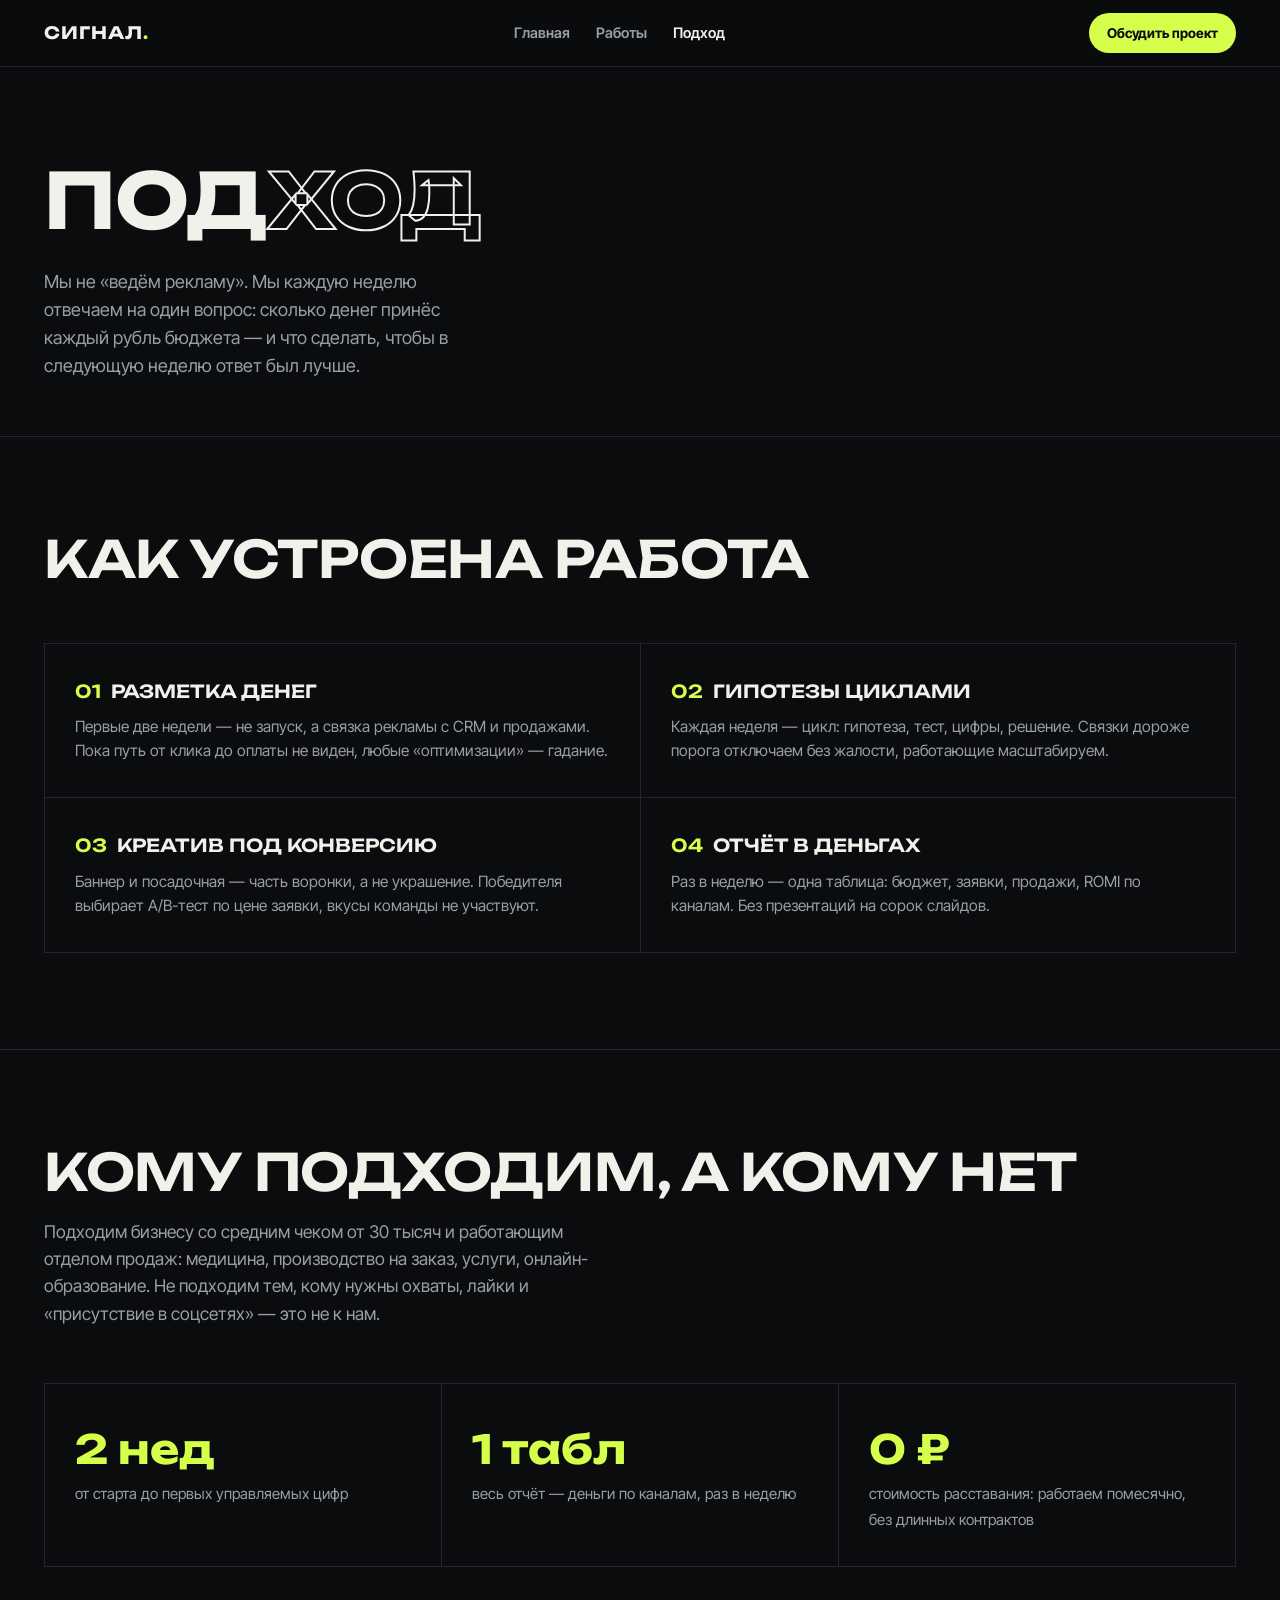
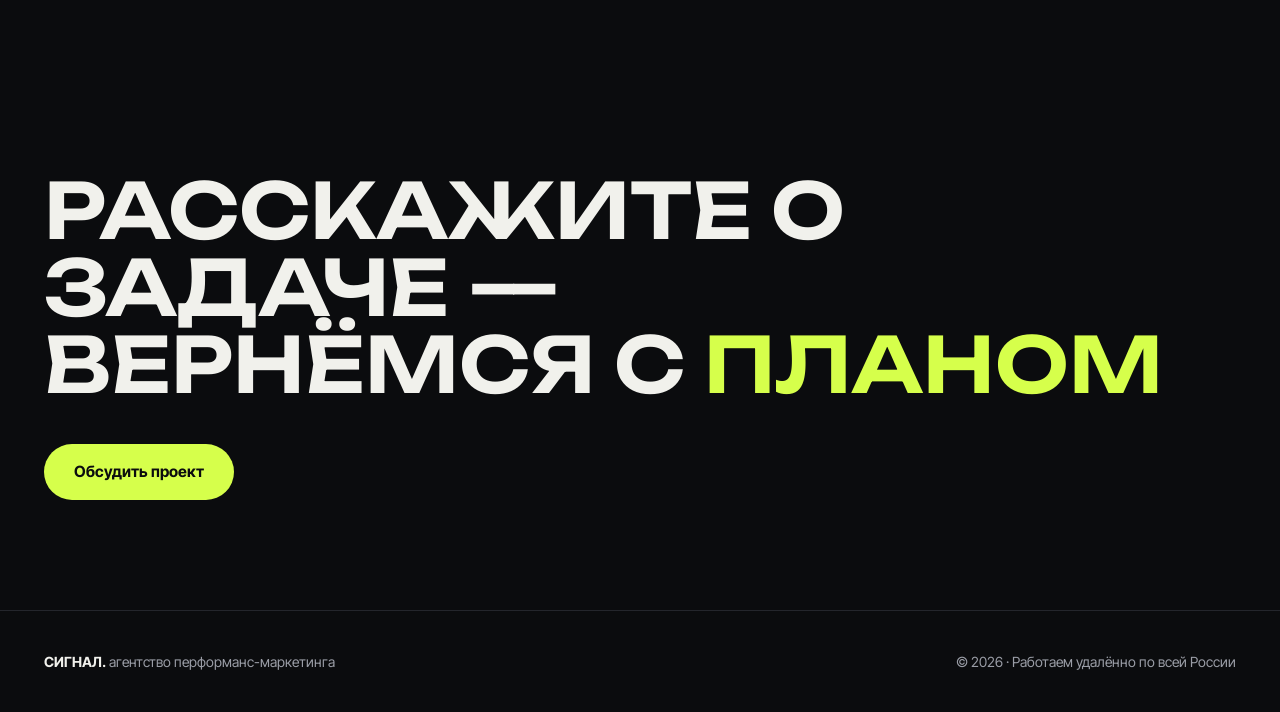
==== approach.html @ fbac9bfa "Signal performance marketing agency site" ====
<!DOCTYPE html>
<html lang="ru">
<head>
<meta charset="utf-8">
<meta name="viewport" content="width=device-width, initial-scale=1">
<title>Подход — Сигнал</title>
<meta name="description" content="Как работает агентство Сигнал: недельные циклы, решения по цифрам, отчёт в деньгах. Формат работы и команда.">
<link rel="preconnect" href="https://fonts.googleapis.com">
<link rel="preconnect" href="https://fonts.gstatic.com" crossorigin>
<link href="https://fonts.googleapis.com/css2?family=Unbounded:wght@600;700&family=Inter+Tight:wght@400;500;600;700&display=swap" rel="stylesheet">
<link rel="stylesheet" href="style.css">
</head>
<body>

<header class="head">
  <div class="wrap">
    <a class="logo" href="index.html">СИГНАЛ<i>.</i></a>
    <nav class="nav">
      <a href="index.html">Главная</a>
      <a href="works.html">Работы</a>
      <a href="approach.html" class="on">Подход</a>
    </nav>
    <a class="cta-mini" href="mailto:hi@signal.example">Обсудить проект</a>
  </div>
</header>

<section class="hero" style="padding-bottom:56px">
  <div class="wrap">
    <h1 style="font-size:clamp(38px,6vw,84px)">Под<span class="hollow">ход</span></h1>
    <div class="hero-sub">
      <p>Мы не «ведём рекламу». Мы каждую неделю отвечаем на один вопрос: сколько денег принёс каждый рубль бюджета — и что сделать, чтобы в следующую неделю ответ был лучше.</p>
    </div>
  </div>
</section>

<section class="blk">
  <div class="wrap">
    <h2>Как устроена работа</h2>
    <div class="steps">
      <div class="rise">
        <h3><i>01</i>Разметка денег</h3>
        <p>Первые две недели — не запуск, а связка рекламы с CRM и продажами. Пока путь от клика до оплаты не виден, любые «оптимизации» — гадание.</p>
      </div>
      <div class="rise">
        <h3><i>02</i>Гипотезы циклами</h3>
        <p>Каждая неделя — цикл: гипотеза, тест, цифры, решение. Связки дороже порога отключаем без жалости, работающие масштабируем.</p>
      </div>
      <div class="rise">
        <h3><i>03</i>Креатив под конверсию</h3>
        <p>Баннер и посадочная — часть воронки, а не украшение. Победителя выбирает A/B-тест по цене заявки, вкусы команды не участвуют.</p>
      </div>
      <div class="rise">
        <h3><i>04</i>Отчёт в деньгах</h3>
        <p>Раз в неделю — одна таблица: бюджет, заявки, продажи, ROMI по каналам. Без презентаций на сорок слайдов.</p>
      </div>
    </div>
  </div>
</section>

<section class="blk">
  <div class="wrap">
    <h2>Кому подходим, а кому нет</h2>
    <p class="lead">Подходим бизнесу со средним чеком от 30 тысяч и работающим отделом продаж: медицина, производство на заказ, услуги, онлайн-образование. Не подходим тем, кому нужны охваты, лайки и «присутствие в соцсетях» — это не к нам.</p>
    <div class="nums">
      <div class="rise"><b>2 нед</b><span>от старта до первых управляемых цифр</span></div>
      <div class="rise"><b>1 табл</b><span>весь отчёт — деньги по каналам, раз в неделю</span></div>
      <div class="rise"><b>0 ₽</b><span>стоимость расставания: работаем помесячно, без длинных контрактов</span></div>
    </div>
  </div>
</section>

<section class="big-cta">
  <div class="wrap">
    <h2>Расскажите о задаче —<br>вернёмся с <span>планом</span></h2>
    <a class="btn" href="mailto:hi@signal.example">Обсудить проект</a>
  </div>
</section>

<footer class="foot">
  <div class="wrap">
    <div><b>СИГНАЛ.</b> агентство перформанс-маркетинга</div>
    <div>© 2026 · Работаем удалённо по всей России</div>
  </div>
</footer>

<script>
const io = new IntersectionObserver(es => es.forEach(e => {
  if (e.isIntersecting) { e.target.classList.add('in'); io.unobserve(e.target); }
}), { threshold: 0.15 });
document.querySelectorAll('.rise').forEach(el => io.observe(el));
</script>
</body>
</html>
---- style.css ----
:root {
  --bg: #0b0c0e;
  --bg-raise: #131418;
  --line: #24262c;
  --ink: #f1f1ec;
  --ink-soft: #9a9da6;
  --acid: #d6ff4b;
  --wrap: 1240px;
}

* { margin: 0; padding: 0; box-sizing: border-box; }

html { scroll-behavior: smooth; }
@media (prefers-reduced-motion: reduce) {
  html { scroll-behavior: auto; }
  .rise { opacity: 1 !important; transform: none !important; transition: none !important; }
}

body {
  font-family: "Inter Tight", -apple-system, sans-serif;
  background: var(--bg); color: var(--ink);
  line-height: 1.55; font-size: 17px;
  -webkit-font-smoothing: antialiased;
}
.wrap { max-width: var(--wrap); margin: 0 auto; padding: 0 24px; }
a { color: inherit; text-decoration: none; }
img { max-width: 100%; display: block; }
h1, h2, h3, .display { font-family: "Unbounded", sans-serif; font-weight: 600; }

/* header */
.head { position: sticky; top: 0; z-index: 50; background: rgb(11 12 14 / .85); backdrop-filter: blur(14px); border-bottom: 1px solid var(--line); }
.head .wrap { height: 66px; display: flex; align-items: center; justify-content: space-between; }
.logo { font-family: "Unbounded", sans-serif; font-weight: 700; font-size: 17px; letter-spacing: .06em; }
.logo i { font-style: normal; color: var(--acid); }
.nav { display: flex; gap: 26px; font-size: 14.5px; font-weight: 600; color: var(--ink-soft); }
.nav a:hover, .nav a.on { color: var(--ink); }
.cta-mini { font-size: 13.5px; font-weight: 700; padding: 10px 18px; background: var(--acid); color: #0b0c0e; border-radius: 999px; transition: transform .15s ease; }
.cta-mini:hover { transform: scale(1.04); }
.cta-mini:active { transform: scale(.98); }

/* hero */
.hero { padding: 96px 0 72px; border-bottom: 1px solid var(--line); position: relative; overflow: hidden; }
.hero h1 {
  font-size: clamp(44px, 7.4vw, 104px);
  line-height: .98; letter-spacing: -0.01em; font-weight: 700;
  text-transform: uppercase;
}
.hero h1 .hollow {
  color: transparent;
  -webkit-text-stroke: 2px var(--ink);
}
.hero h1 .acid { color: var(--acid); }
.hero-sub { margin-top: 30px; display: flex; align-items: flex-end; justify-content: space-between; gap: 40px; flex-wrap: wrap; }
.hero-sub p { max-width: 44ch; color: var(--ink-soft); font-size: 18px; }
.btn {
  display: inline-block; font-weight: 700; font-size: 15.5px;
  padding: 16px 30px; border-radius: 999px;
  background: var(--acid); color: #0b0c0e;
  transition: transform .15s ease;
  white-space: nowrap;
}
.btn:hover { transform: scale(1.05); }
.btn:active { transform: scale(.97); }
.btn--ghost { background: transparent; color: var(--ink); border: 1px solid var(--line); }
.btn--ghost:hover { border-color: var(--ink); }

/* marquee */
.marquee { border-bottom: 1px solid var(--line); overflow: hidden; padding: 18px 0; }
.marquee-track { display: flex; gap: 48px; width: max-content; animation: slide 28s linear infinite; font-family: "Unbounded", sans-serif; font-size: 14px; letter-spacing: .12em; text-transform: uppercase; color: var(--ink-soft); }
.marquee-track span i { font-style: normal; color: var(--acid); margin-right: 48px; }
@keyframes slide { to { transform: translateX(-50%); } }
@media (prefers-reduced-motion: reduce) { .marquee-track { animation: none; } }

/* sections */
section.blk { padding: 96px 0; }
section.blk + section.blk { border-top: 1px solid var(--line); }
.blk h2 { font-size: clamp(28px, 4vw, 52px); line-height: 1.05; text-transform: uppercase; letter-spacing: -0.005em; max-width: 24ch; }
.blk .lead { margin-top: 18px; color: var(--ink-soft); max-width: 56ch; font-size: 17.5px; }

/* services */
.srv { margin-top: 56px; border-top: 1px solid var(--line); }
.srv-row { display: grid; grid-template-columns: 90px 1fr 1.2fr; gap: 32px; padding: 36px 0; border-bottom: 1px solid var(--line); align-items: baseline; transition: background .2s ease; }
.srv-row:hover { background: var(--bg-raise); }
.srv-row .no { font-family: "Unbounded", sans-serif; color: var(--acid); font-size: 15px; }
.srv-row h3 { font-size: 24px; text-transform: uppercase; }
.srv-row p { color: var(--ink-soft); font-size: 16px; max-width: 52ch; }

/* works */
.works-grid { margin-top: 56px; display: grid; grid-template-columns: 1fr 1fr; gap: 28px; }
.work-card { position: relative; display: block; border: 1px solid var(--line); background: var(--bg-raise); overflow: hidden; }
.work-card img { width: 100%; height: 340px; object-fit: cover; filter: saturate(.7) contrast(1.08); transition: transform .4s ease, filter .4s ease; }
.work-card:hover img { transform: scale(1.04); filter: saturate(1) contrast(1.05); }
.work-card__body { padding: 24px 26px 28px; display: flex; flex-direction: column; gap: 8px; }
.work-card__tag { font-size: 12.5px; letter-spacing: .14em; text-transform: uppercase; color: var(--acid); font-weight: 700; }
.work-card__body h3 { font-size: 21px; line-height: 1.25; }
.work-card__nums { color: var(--ink-soft); font-size: 15px; }
.work-card__nums b { color: var(--ink); font-family: "Unbounded", sans-serif; font-size: 22px; margin-right: 8px; }

/* numbers strip */
.nums { display: grid; grid-template-columns: repeat(3, 1fr); gap: 1px; background: var(--line); border: 1px solid var(--line); margin-top: 56px; }
.nums div { background: var(--bg); padding: 34px 30px; }
.nums b { display: block; font-family: "Unbounded", sans-serif; font-size: 40px; color: var(--acid); }
.nums span { color: var(--ink-soft); font-size: 15px; }

/* approach list */
.steps { margin-top: 56px; display: grid; grid-template-columns: repeat(2, 1fr); gap: 1px; background: var(--line); border: 1px solid var(--line); }
.steps div { background: var(--bg); padding: 34px 30px; }
.steps h3 { font-size: 18px; text-transform: uppercase; margin-bottom: 10px; }
.steps h3 i { font-style: normal; color: var(--acid); margin-right: 10px; }
.steps p { color: var(--ink-soft); font-size: 15.5px; }

/* big cta */
.big-cta { padding: 110px 0; text-align: left; }
.big-cta h2 { font-size: clamp(36px, 6vw, 84px); text-transform: uppercase; line-height: 1; max-width: none; }
.big-cta h2 span { color: var(--acid); }
.big-cta .btn { margin-top: 40px; }

/* work page */
.work-hero { padding: 80px 0 56px; border-bottom: 1px solid var(--line); }
.crumbs { font-size: 13.5px; font-weight: 600; color: var(--ink-soft); margin-bottom: 26px; letter-spacing: .04em; }
.crumbs a:hover { color: var(--acid); }
.work-hero h1 { font-size: clamp(30px, 4.6vw, 60px); line-height: 1.04; text-transform: uppercase; max-width: 22ch; }
.work-meta { margin-top: 30px; display: flex; gap: 48px; flex-wrap: wrap; }
.work-meta div b { display: block; font-size: 14.5px; }
.work-meta div span { font-size: 13.5px; color: var(--ink-soft); }
.work-cover { border-bottom: 1px solid var(--line); }
.work-cover img { width: 100%; height: 420px; object-fit: cover; filter: saturate(.75) contrast(1.06); }
.work-body { padding: 72px 0; display: grid; grid-template-columns: 4fr 8fr; gap: 56px; }
.work-body aside { position: sticky; top: 100px; align-self: start; }
.work-body aside .nums-side b { display: block; font-family: "Unbounded", sans-serif; font-size: 34px; color: var(--acid); }
.work-body aside .nums-side span { color: var(--ink-soft); font-size: 14px; display: block; margin-bottom: 22px; }
.work-body h2 { font-size: 24px; text-transform: uppercase; margin: 40px 0 14px; }
.work-body h2:first-child { margin-top: 0; }
.work-body p { color: #c9cbd1; margin-bottom: 14px; max-width: 64ch; }
.work-body ul { margin: 0 0 14px 20px; color: #c9cbd1; }
.work-body li { margin-bottom: 7px; }
.quote { margin: 36px 0; padding: 26px 30px; background: var(--bg-raise); border-left: 3px solid var(--acid); font-size: 18px; }
.quote footer { margin-top: 10px; font-size: 13.5px; color: var(--ink-soft); }

/* footer */
.foot { border-top: 1px solid var(--line); }
.foot .wrap { padding: 40px 24px; display: flex; justify-content: space-between; gap: 20px; flex-wrap: wrap; color: var(--ink-soft); font-size: 14px; }
.foot b { color: var(--ink); }

/* rise */
.rise { opacity: 0; transform: translateY(20px); transition: opacity .6s ease, transform .6s ease; }
.rise.in { opacity: 1; transform: none; }

@media (max-width: 880px) {
  .nav { display: none; }
  .works-grid, .steps, .work-body { grid-template-columns: 1fr; }
  .nums { grid-template-columns: 1fr; }
  .srv-row { grid-template-columns: 1fr; gap: 10px; }
  .work-body aside { position: static; }
  section.blk, .hero { padding: 60px 0; }
  .work-card img { height: 240px; }
}
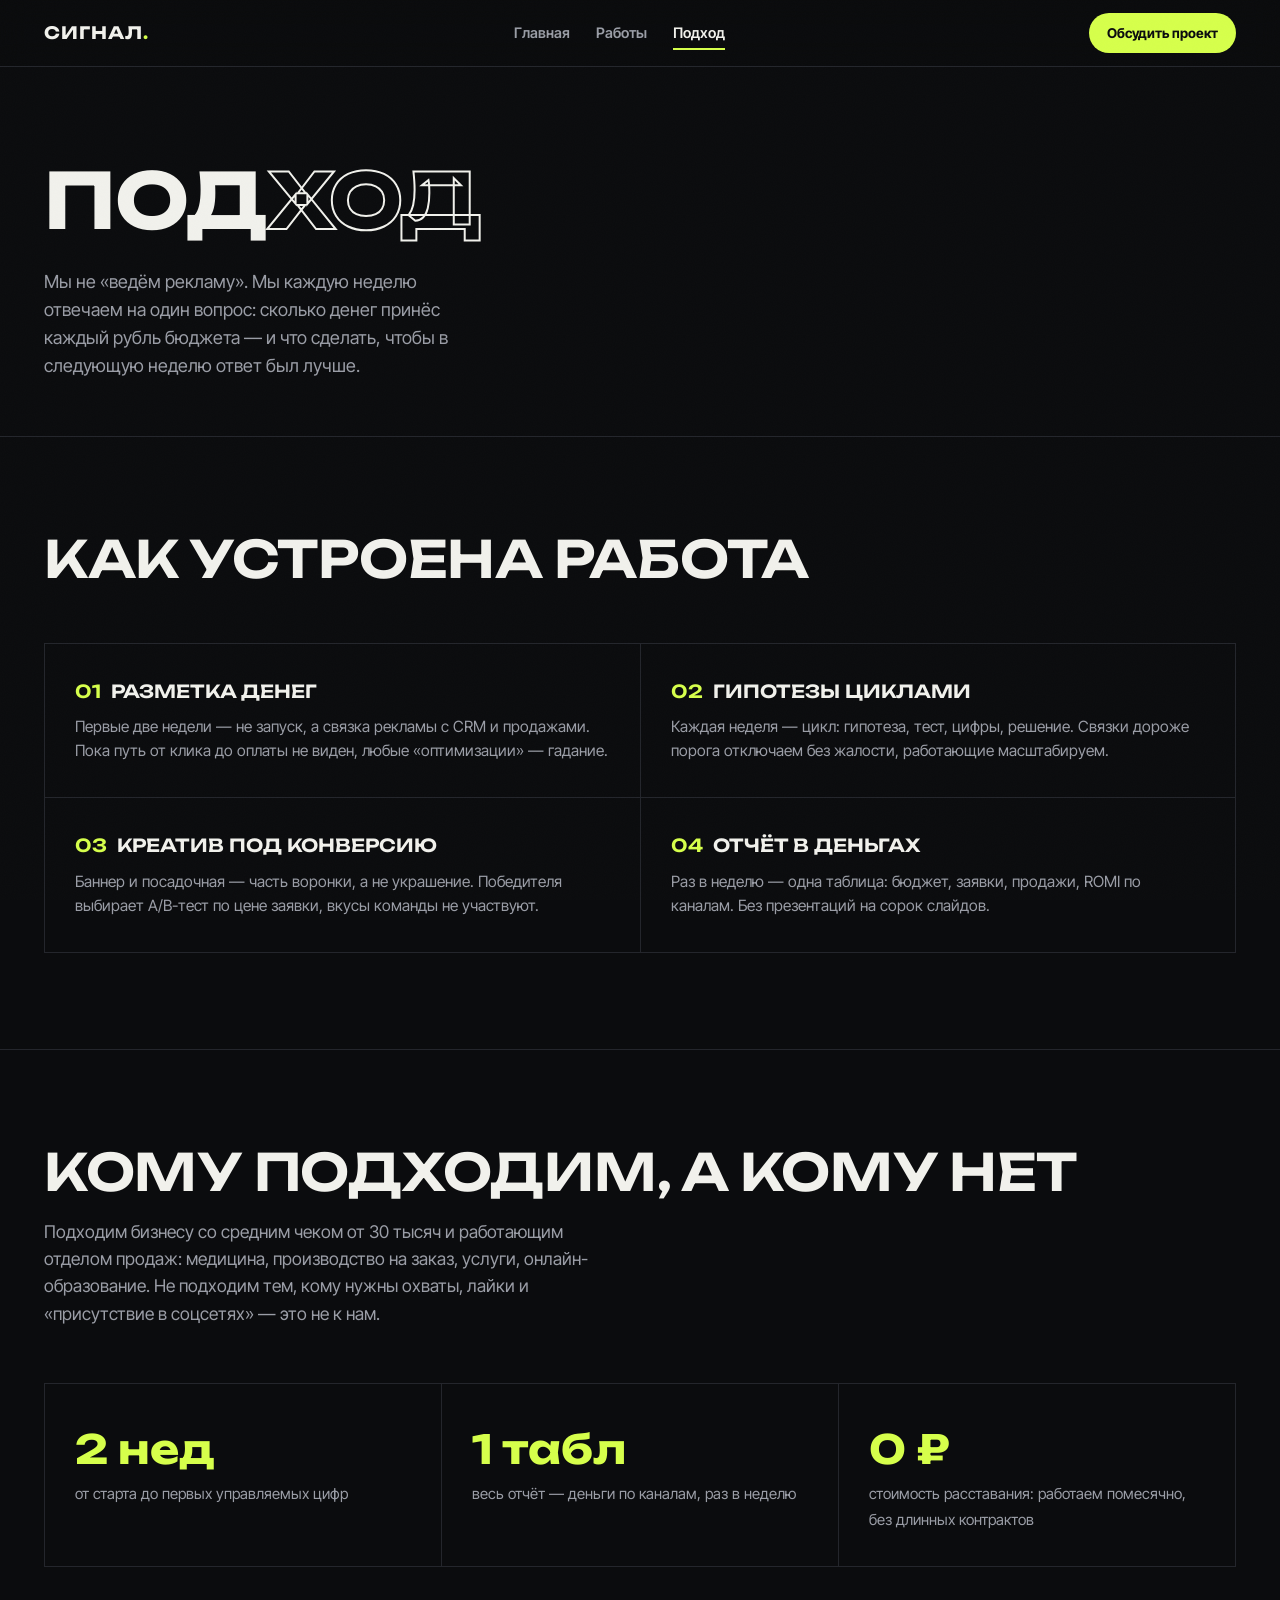
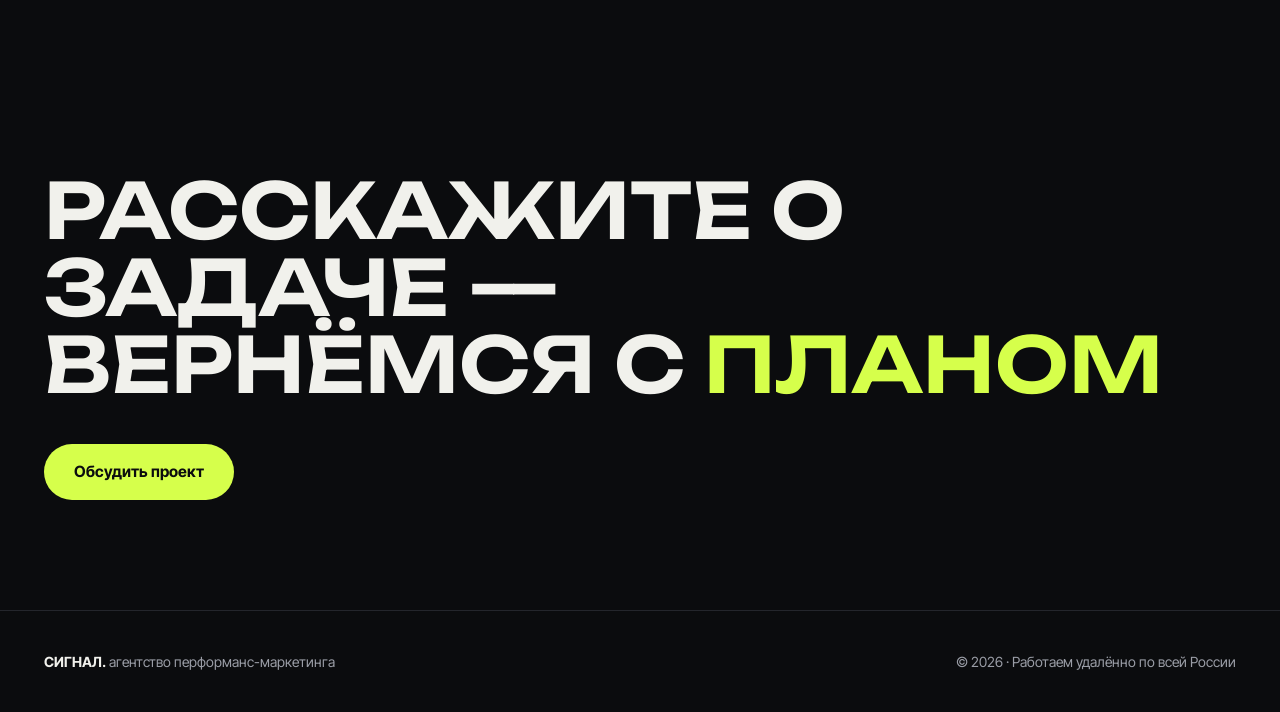
==== commit feeed100: "Polish: hero line intro, grain, scroll progress, counters, favicon" ====
--- a/approach.html
+++ b/approach.html
@@ -9,6 +9,10 @@
 <link rel="preconnect" href="https://fonts.gstatic.com" crossorigin>
 <link href="https://fonts.googleapis.com/css2?family=Unbounded:wght@600;700&family=Inter+Tight:wght@400;500;600;700&display=swap" rel="stylesheet">
 <link rel="stylesheet" href="style.css">
+<link rel="icon" href="data:image/svg+xml,%3Csvg xmlns=%27http://www.w3.org/2000/svg%27 viewBox=%270 0 64 64%27%3E%3Crect width=%2764%27 height=%2764%27 fill=%27%230b0c0e%27/%3E%3Ctext x=%2732%27 y=%2744%27 font-family=%27Arial,sans-serif%27 font-size=%2736%27 font-weight=%27800%27 fill=%27%23d6ff4b%27 text-anchor=%27middle%27%3EC%3C/text%3E%3C/svg%3E">
+<meta property="og:title" content="Подход — Сигнал">
+<meta property="og:type" content="website">
+<meta property="og:description" content="Как работает агентство Сигнал: недельные циклы, решения по цифрам, отчёт в деньгах. Формат работы и команда.">
 </head>
 <body>
 
@@ -83,11 +87,6 @@
   </div>
 </footer>
 
-<script>
-const io = new IntersectionObserver(es => es.forEach(e => {
-  if (e.isIntersecting) { e.target.classList.add('in'); io.unobserve(e.target); }
-}), { threshold: 0.15 });
-document.querySelectorAll('.rise').forEach(el => io.observe(el));
-</script>
+<script src="app.js"></script>
 </body>
 </html>
--- a/style.css
+++ b/style.css
@@ -143,8 +143,55 @@
 .foot b { color: var(--ink); }
 
 /* rise */
-.rise { opacity: 0; transform: translateY(20px); transition: opacity .6s ease, transform .6s ease; }
+.rise { opacity: 0; transform: translateY(20px); transition: opacity .7s cubic-bezier(.16,1,.3,1), transform .7s cubic-bezier(.16,1,.3,1); }
 .rise.in { opacity: 1; transform: none; }
+
+/* grain overlay */
+body::before {
+  content: ""; position: fixed; inset: 0; z-index: 90; pointer-events: none;
+  background-image: url("data:image/svg+xml,%3Csvg xmlns='http://www.w3.org/2000/svg' width='120' height='120'%3E%3Cfilter id='n'%3E%3CfeTurbulence type='fractalNoise' baseFrequency='.9' numOctaves='2'/%3E%3C/filter%3E%3Crect width='120' height='120' filter='url(%23n)' opacity='.35'/%3E%3C/svg%3E");
+  opacity: .05;
+}
+
+/* scroll progress */
+.progress {
+  position: fixed; top: 0; left: 0; right: 0; height: 3px; z-index: 100;
+  background: var(--acid); transform: scaleX(0); transform-origin: left;
+}
+
+/* hero line-by-line intro */
+.hero h1 .line { display: block; overflow: hidden; }
+.hero h1 .line > span { display: inline-block; }
+@media (prefers-reduced-motion: no-preference) {
+  .hero h1 .line > span { transform: translateY(110%); animation: lineUp .9s cubic-bezier(.16,1,.3,1) forwards; }
+  .hero h1 .line:nth-child(2) > span { animation-delay: .1s; }
+  .hero h1 .line:nth-child(3) > span { animation-delay: .2s; }
+  .hero-sub { opacity: 0; transform: translateY(18px); animation: fadeUp .8s cubic-bezier(.16,1,.3,1) .45s forwards; }
+}
+@keyframes lineUp { to { transform: translateY(0); } }
+@keyframes fadeUp { to { opacity: 1; transform: none; } }
+
+/* nav underline */
+.nav a { position: relative; }
+.nav a::after {
+  content: ""; position: absolute; left: 0; bottom: -6px; width: 100%; height: 2px;
+  background: var(--acid); transform: scaleX(0); transform-origin: left;
+  transition: transform .25s ease;
+}
+.nav a:hover::after, .nav a.on::after { transform: scaleX(1); }
+
+/* acid glow on primary buttons */
+.btn:not(.btn--ghost), .cta-mini { box-shadow: 0 0 0 rgb(214 255 75 / 0); transition: transform .15s ease, box-shadow .25s ease; }
+.btn:not(.btn--ghost):hover, .cta-mini:hover { box-shadow: 0 6px 32px rgb(214 255 75 / .28); }
+
+/* work card arrow */
+.work-card__body { position: relative; }
+.work-card__body::after {
+  content: "→"; position: absolute; right: 26px; top: 24px;
+  font-family: "Unbounded", sans-serif; color: var(--acid); font-size: 20px;
+  opacity: 0; transform: translateX(-8px); transition: opacity .25s ease, transform .25s ease;
+}
+.work-card:hover .work-card__body::after { opacity: 1; transform: none; }
 
 @media (max-width: 880px) {
   .nav { display: none; }
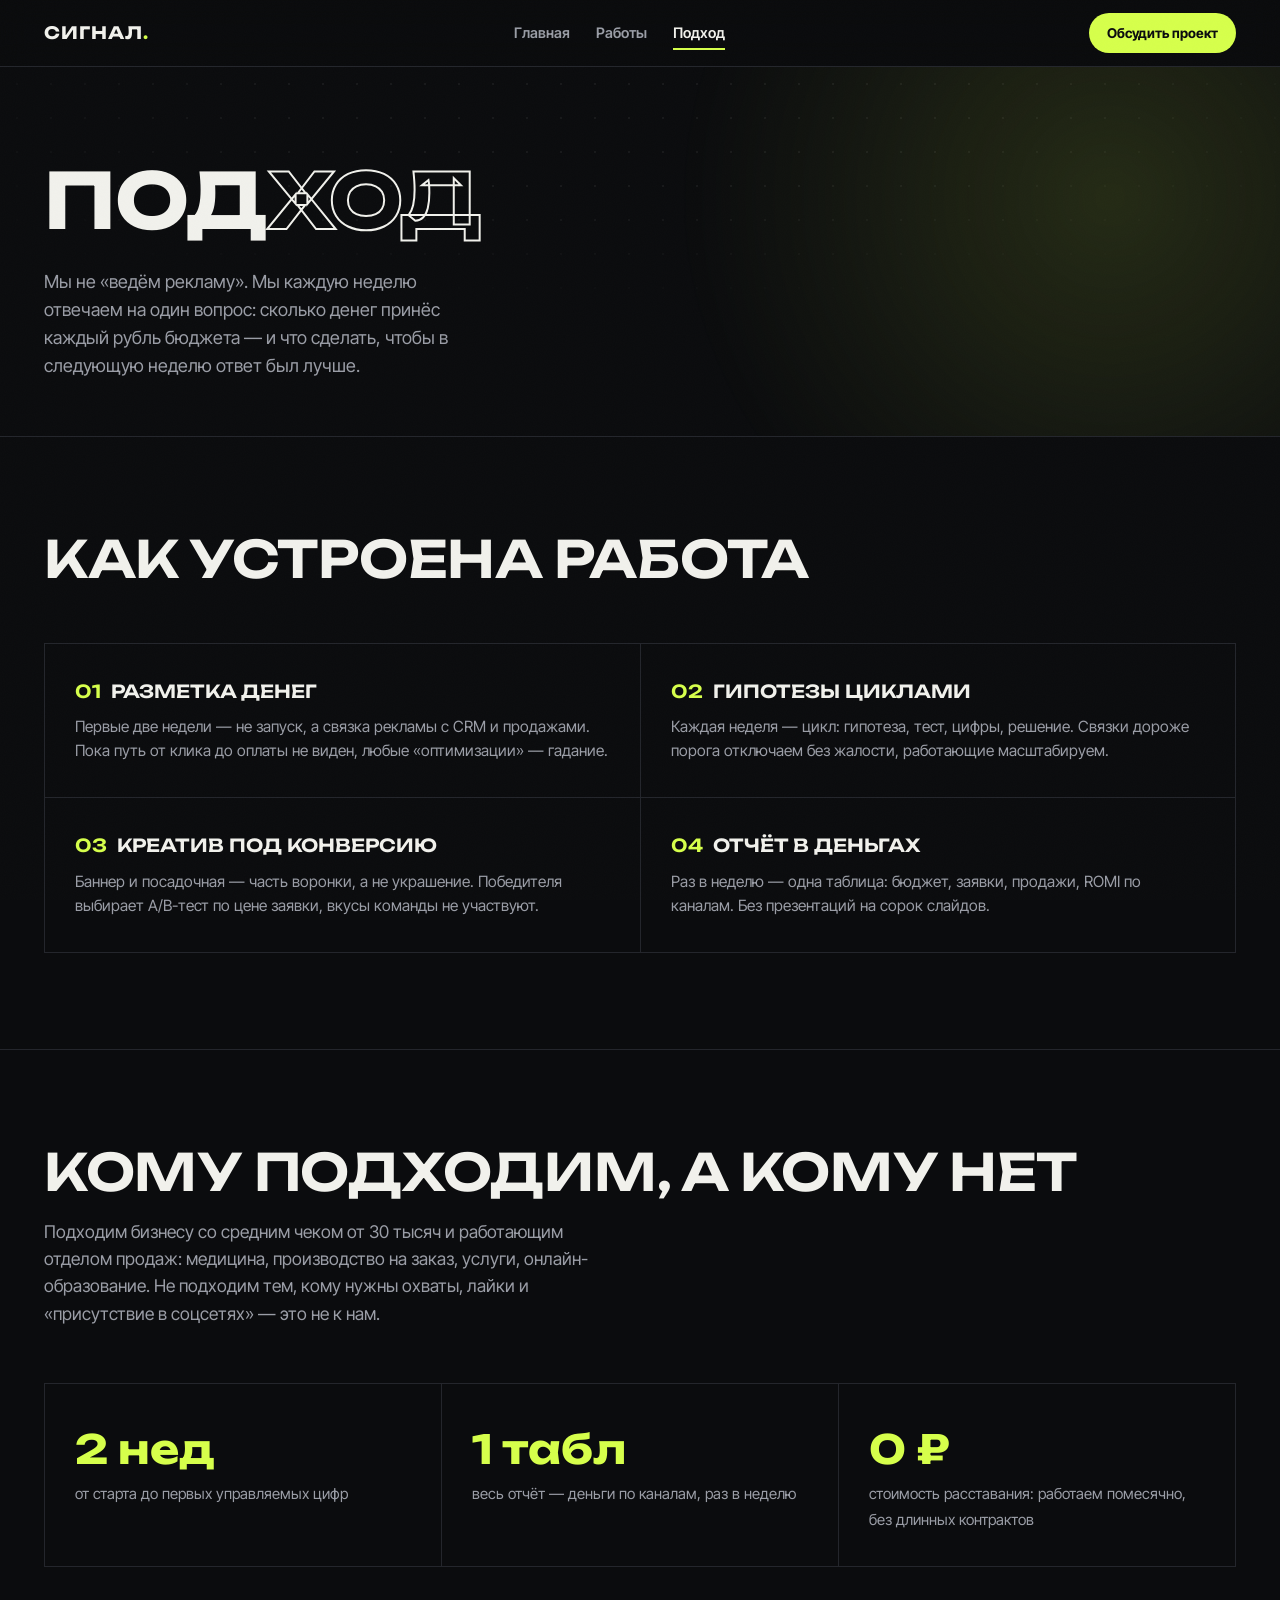
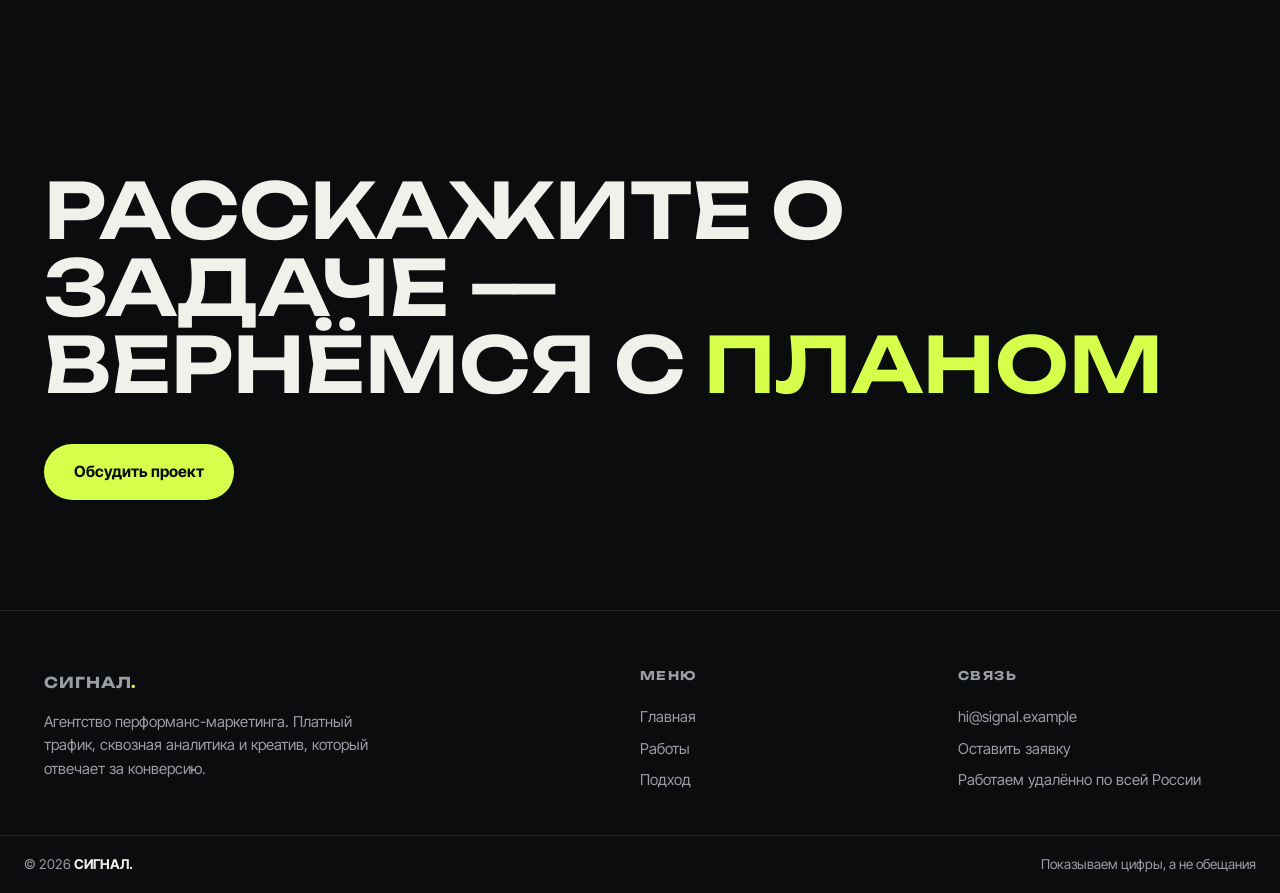
==== commit 5eee0df6: "Life pass: aurora hero, dot-grid, photo strip, clients, testimonials, tilt cards, lead modal, rich f" ====
--- a/approach.html
+++ b/approach.html
@@ -24,7 +24,7 @@
       <a href="works.html">Работы</a>
       <a href="approach.html" class="on">Подход</a>
     </nav>
-    <a class="cta-mini" href="mailto:hi@signal.example">Обсудить проект</a>
+    <a class="cta-mini" href="#" data-modal-open>Обсудить проект</a>
   </div>
 </header>
 
@@ -76,16 +76,66 @@
 <section class="big-cta">
   <div class="wrap">
     <h2>Расскажите о задаче —<br>вернёмся с <span>планом</span></h2>
-    <a class="btn" href="mailto:hi@signal.example">Обсудить проект</a>
+    <a class="btn" href="#" data-modal-open>Обсудить проект</a>
   </div>
 </section>
 
 <footer class="foot">
-  <div class="wrap">
-    <div><b>СИГНАЛ.</b> агентство перформанс-маркетинга</div>
-    <div>© 2026 · Работаем удалённо по всей России</div>
+  <div class="wrap cols">
+    <div class="about-col">
+      <a class="logo" href="index.html">СИГНАЛ<i>.</i></a>
+      <p>Агентство перформанс-маркетинга. Платный трафик, сквозная аналитика и креатив, который отвечает за конверсию.</p>
+    </div>
+    <div>
+      <h4>Меню</h4>
+      <a href="index.html">Главная</a>
+      <a href="works.html">Работы</a>
+      <a href="approach.html">Подход</a>
+    </div>
+    <div>
+      <h4>Связь</h4>
+      <a href="#" data-modal-open>hi@signal.example</a>
+      <a href="#" data-modal-open>Оставить заявку</a>
+      <a>Работаем удалённо по всей России</a>
+    </div>
+  </div>
+  <div class="base">
+    <div>© 2026 <b>СИГНАЛ.</b></div>
+    <div>Показываем цифры, а не обещания</div>
   </div>
 </footer>
+
+<div class="modal" id="lead-modal" role="dialog" aria-modal="true" aria-labelledby="lm-title">
+  <div class="modal__back" data-modal-close></div>
+  <div class="modal__box">
+    <button class="modal__close" data-modal-close aria-label="Закрыть">&times;</button>
+    <h3 id="lm-title">Обсудить проект</h3>
+    <p class="sub">Расскажите о задаче — вернёмся с планом и оценкой в течение рабочего дня.</p>
+    <form data-lead-form>
+      <label>Имя</label>
+      <input type="text" name="name" required placeholder="Как к вам обращаться">
+      <label>Телефон или Telegram</label>
+      <input type="text" name="phone" required placeholder="+7 ___ ___-__-__ или @ник">
+      <label>Месячный бюджет на трафик</label>
+      <select name="budget">
+        <option>До 150 тысяч</option>
+        <option>150–500 тысяч</option>
+        <option>500 тысяч – 1,5 млн</option>
+        <option>Больше 1,5 млн</option>
+        <option>Бюджета ещё нет — нужен расчёт</option>
+      </select>
+      <label>Задача</label>
+      <textarea name="msg" placeholder="Ниша, что продаёте, что сейчас с рекламой"></textarea>
+      <button class="send" type="submit">Отправить</button>
+      <p class="fine">Нажимая кнопку, вы соглашаетесь с политикой обработки персональных данных</p>
+    </form>
+    <div class="modal__ok">
+      <div class="ring">&#10003;</div>
+      <h3>Принято</h3>
+      <p class="sub">Ответим в течение рабочего дня.</p>
+    </div>
+  </div>
+</div>
 
 <script src="app.js"></script>
 </body>
--- a/style.css
+++ b/style.css
@@ -40,6 +40,23 @@
 
 /* hero */
 .hero { padding: 96px 0 72px; border-bottom: 1px solid var(--line); position: relative; overflow: hidden; }
+.hero::before {
+  content: ""; position: absolute; inset: 0; pointer-events: none;
+  background-image: radial-gradient(rgb(241 241 236 / .06) 1px, transparent 1px);
+  background-size: 34px 34px;
+  mask-image: radial-gradient(ellipse 90% 80% at 50% 10%, #000 30%, transparent 75%);
+}
+.hero::after {
+  content: ""; position: absolute; pointer-events: none; z-index: 0;
+  width: 900px; height: 900px; right: -280px; top: -320px; border-radius: 50%;
+  background: radial-gradient(circle, rgb(214 255 75 / .13), rgb(214 255 75 / .04) 45%, transparent 68%);
+  filter: blur(10px);
+}
+@media (prefers-reduced-motion: no-preference) {
+  .hero::after { animation: breathe 9s ease-in-out infinite alternate; }
+}
+@keyframes breathe { to { transform: translate(-90px, 70px) scale(1.18); opacity: .8; } }
+.hero .wrap { position: relative; z-index: 1; }
 .hero h1 {
   font-size: clamp(44px, 7.4vw, 104px);
   line-height: .98; letter-spacing: -0.01em; font-weight: 700;
@@ -137,9 +154,97 @@
 .quote { margin: 36px 0; padding: 26px 30px; background: var(--bg-raise); border-left: 3px solid var(--acid); font-size: 18px; }
 .quote footer { margin-top: 10px; font-size: 13.5px; color: var(--ink-soft); }
 
+/* photo strip */
+.strip { border-top: 1px solid var(--line); border-bottom: 1px solid var(--line); }
+.strip .wrap { display: grid; grid-template-columns: 1.4fr 1fr; gap: 1px; background: var(--line); padding: 0; max-width: none; }
+.strip figure { margin: 0; overflow: hidden; background: var(--bg); position: relative; }
+.strip img { width: 100%; height: 380px; object-fit: cover; filter: saturate(.65) contrast(1.1) brightness(.85); transition: transform .6s ease; display: block; }
+.strip figure:hover img { transform: scale(1.03); }
+.strip figcaption {
+  position: absolute; left: 22px; bottom: 18px; z-index: 2;
+  font-family: "Unbounded", sans-serif; font-size: 12px; letter-spacing: .12em; text-transform: uppercase;
+  color: var(--ink); background: rgb(11 12 14 / .72); padding: 8px 14px; backdrop-filter: blur(6px);
+}
+
+/* client marks */
+.clients { border-top: 1px solid var(--line); padding: 30px 0; }
+.clients .wrap { display: flex; align-items: center; gap: 40px; flex-wrap: wrap; justify-content: space-between; }
+.clients .label { font-size: 12.5px; letter-spacing: .12em; text-transform: uppercase; color: var(--ink-soft); font-weight: 700; }
+.clients .marks { display: flex; gap: 42px; align-items: center; flex-wrap: wrap; }
+.clients .marks span { font-weight: 800; font-size: 16px; letter-spacing: .05em; color: #4c4f58; transition: color .25s ease; white-space: nowrap; }
+.clients .marks span:hover { color: var(--acid); }
+.clients .marks span:nth-child(2) { font-style: italic; font-weight: 600; }
+.clients .marks span:nth-child(4) { border: 2px solid currentColor; padding: 3px 10px; font-size: 12.5px; }
+
+/* testimonials dark */
+.tst { margin-top: 56px; display: grid; grid-template-columns: 1fr 1fr; gap: 24px; }
+.tst blockquote {
+  background: var(--bg-raise); border: 1px solid var(--line); padding: 30px;
+  font-size: 18px; line-height: 1.5; display: flex; flex-direction: column; gap: 20px;
+}
+.tst blockquote::before { content: "“"; font-family: "Unbounded", sans-serif; color: var(--acid); font-size: 40px; line-height: 0.4; }
+.tst footer { margin-top: auto; font-size: 14px; color: var(--ink-soft); }
+.tst footer b { color: var(--ink); display: block; font-size: 15px; }
+
+/* next case */
+.next-case { border-top: 1px solid var(--line); }
+.next-case a { display: flex; justify-content: space-between; align-items: center; gap: 20px; padding: 48px 0; }
+.next-case small { display: block; font-size: 12px; letter-spacing: .14em; text-transform: uppercase; color: var(--ink-soft); font-weight: 700; margin-bottom: 10px; }
+.next-case h3 { font-size: clamp(20px, 2.6vw, 30px); text-transform: uppercase; transition: color .2s ease; }
+.next-case a:hover h3 { color: var(--acid); }
+.next-case .arr { font-size: 36px; color: var(--acid); flex: none; }
+
+/* modal (dark) */
+.modal { position: fixed; inset: 0; z-index: 200; display: none; align-items: center; justify-content: center; padding: 20px; }
+.modal.open { display: flex; }
+.modal__back { position: absolute; inset: 0; background: rgb(0 0 0 / .7); backdrop-filter: blur(5px); }
+.modal__box {
+  position: relative; background: var(--bg-raise); border: 1px solid var(--line);
+  width: 470px; max-width: 100%; padding: 38px; max-height: 92vh; overflow: auto;
+}
+@media (prefers-reduced-motion: no-preference) {
+  .modal.open .modal__box { animation: modalIn .35s cubic-bezier(.16,1,.3,1); }
+}
+@keyframes modalIn { from { opacity: 0; transform: translateY(26px) scale(.98); } }
+.modal__close { position: absolute; top: 12px; right: 16px; border: 0; background: none; font-size: 28px; cursor: pointer; color: var(--ink-soft); line-height: 1; }
+.modal__close:hover { color: var(--ink); }
+.modal h3 { font-size: 22px; text-transform: uppercase; margin-bottom: 6px; }
+.modal .sub { color: var(--ink-soft); font-size: 15px; margin-bottom: 20px; }
+.modal label { display: block; font-size: 12.5px; font-weight: 700; letter-spacing: .08em; text-transform: uppercase; margin: 16px 0 6px; color: var(--ink-soft); }
+.modal input, .modal select, .modal textarea {
+  width: 100%; padding: 12px 14px; border: 1px solid var(--line); border-radius: 0;
+  font: inherit; font-size: 15.5px; background: var(--bg); color: var(--ink);
+}
+.modal input:focus, .modal select:focus, .modal textarea:focus { outline: 2px solid var(--acid); outline-offset: -1px; }
+.modal textarea { resize: vertical; min-height: 80px; }
+.modal .send {
+  margin-top: 24px; width: 100%; border: 0; cursor: pointer; border-radius: 999px;
+  background: var(--acid); color: #0b0c0e; font: inherit; font-weight: 700; font-size: 16px; padding: 15px;
+  transition: transform .15s ease, box-shadow .25s ease;
+}
+.modal .send:hover { box-shadow: 0 6px 32px rgb(214 255 75 / .3); }
+.modal .send:active { transform: scale(.985); }
+.modal .fine { margin-top: 12px; font-size: 12px; color: var(--ink-soft); text-align: center; }
+.modal__ok { display: none; text-align: center; padding: 30px 0 16px; }
+.modal__ok .ring { width: 64px; height: 64px; margin: 0 auto 18px; border-radius: 50%; background: var(--acid); color: #0b0c0e; display: grid; place-items: center; font-size: 30px; }
+@media (prefers-reduced-motion: no-preference) {
+  .modal__ok.show .ring { animation: pop .5s cubic-bezier(.16,1,.3,1); }
+}
+@keyframes pop { from { transform: scale(0); } }
+.modal.sent form { display: none; }
+.modal.sent .modal__ok { display: block; }
+
+/* tilt */
+.work-card { will-change: transform; transform-style: preserve-3d; transition: transform .18s ease-out; }
+
 /* footer */
 .foot { border-top: 1px solid var(--line); }
-.foot .wrap { padding: 40px 24px; display: flex; justify-content: space-between; gap: 20px; flex-wrap: wrap; color: var(--ink-soft); font-size: 14px; }
+.foot .cols { display: grid; grid-template-columns: 2fr 1fr 1fr; gap: 40px; padding: 56px 24px 40px; }
+.foot .cols h4 { font-size: 12px; letter-spacing: .12em; text-transform: uppercase; color: var(--ink-soft); margin-bottom: 16px; font-family: "Unbounded", sans-serif; }
+.foot .cols a { display: block; padding: 4px 0; color: var(--ink-soft); font-size: 15px; }
+.foot .cols a:hover { color: var(--acid); }
+.foot .cols .about-col p { color: var(--ink-soft); font-size: 15px; max-width: 36ch; margin-top: 12px; }
+.foot .base { border-top: 1px solid var(--line); padding: 18px 24px; display: flex; justify-content: space-between; gap: 16px; flex-wrap: wrap; color: var(--ink-soft); font-size: 13.5px; }
 .foot b { color: var(--ink); }
 
 /* rise */
@@ -195,7 +300,9 @@
 
 @media (max-width: 880px) {
   .nav { display: none; }
-  .works-grid, .steps, .work-body { grid-template-columns: 1fr; }
+  .works-grid, .steps, .work-body, .tst, .strip .wrap { grid-template-columns: 1fr; }
+  .foot .cols { grid-template-columns: 1fr; gap: 26px; padding: 40px 24px 28px; }
+  .strip img { height: 240px; }
   .nums { grid-template-columns: 1fr; }
   .srv-row { grid-template-columns: 1fr; gap: 10px; }
   .work-body aside { position: static; }
